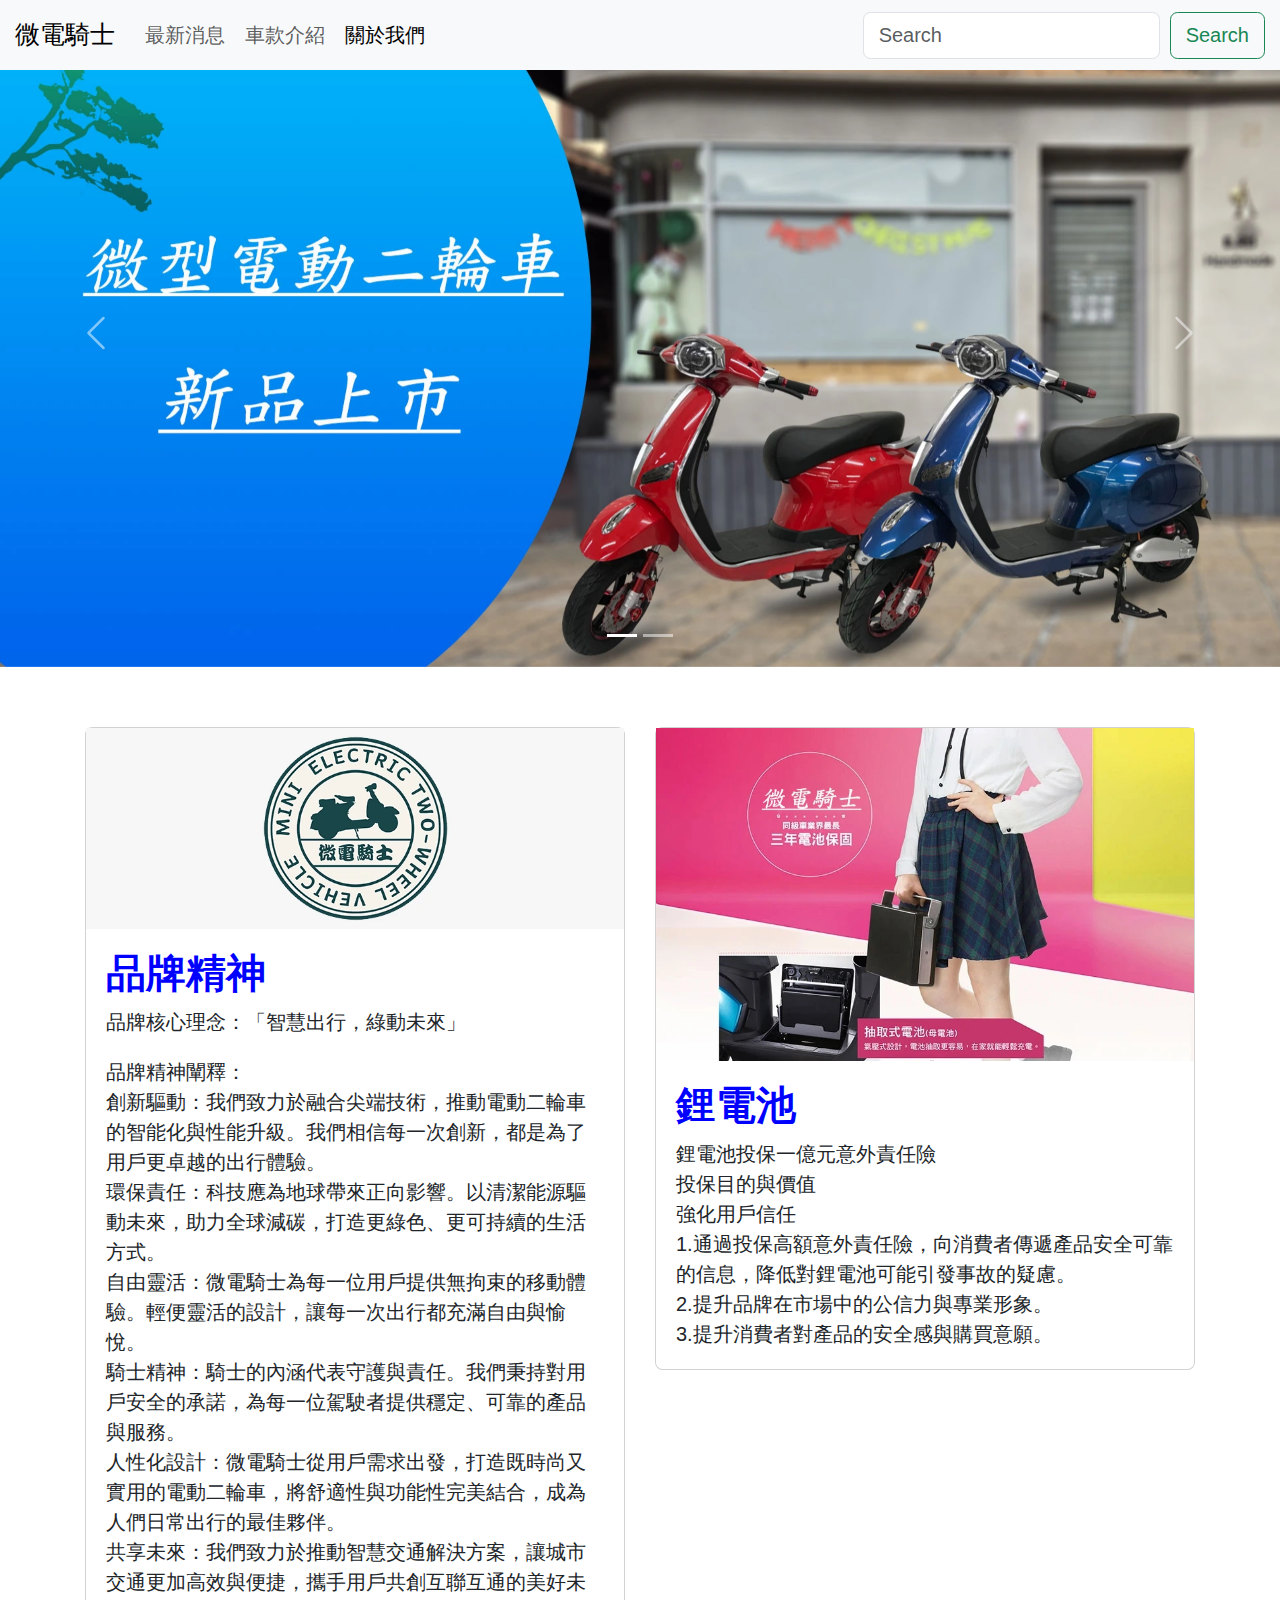
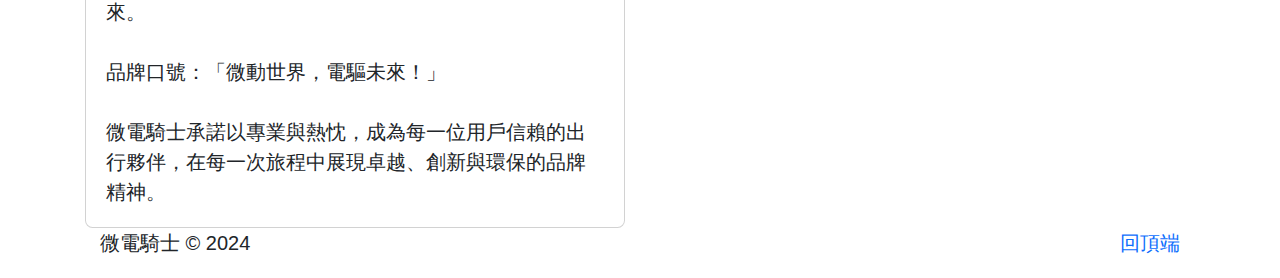
==== about.html @ db857669 "Add files via upload" ====
<!doctype html>
<html lang="zh-Hant-TW">
  <head>
    <meta charset="utf-8">
    <meta name="viewport" content="width=device-width, initial-scale=1">
    <meta name="author" content="微電騎士">
    <!-- meta內容，都是半形逗號+空格隔開 -->
    <meta name="description" content="">
    <meta name="generator" content="Visual Studio Code">
    <meta name="keywords" content="">
    <!-- favicon -->
    <link rel="shortcut icon" href="/favicon.ico">
    <title>微電騎士-首頁</title>
    <link href="https://cdn.jsdelivr.net/npm/bootstrap@5.3.3/dist/css/bootstrap.min.css" rel="stylesheet" integrity="sha384-QWTKZyjpPEjISv5WaRU9OFeRpok6YctnYmDr5pNlyT2bRjXh0JMhjY6hW+ALEwIH" crossorigin="anonymous">
    <link rel="stylesheet" href="css/custom.css">  
  </head>
  <body>
    <header class="fixed-top">
      <nav class="navbar navbar-expand-lg bg-light navbar-light">
        <div class="container-fluid">
          <!-- <a>：超連結，href="#"：#表示連結的對象(網頁名稱) -->
          <a class="navbar-brand" href="#">微電騎士</a>
          <button class="navbar-toggler" type="button" data-bs-toggle="collapse" data-bs-target="#navbarSupportedContent" aria-controls="navbarSupportedContent" aria-expanded="false" aria-label="Toggle navigation">
            <span class="navbar-toggler-icon"></span>
          </button>
          <div class="collapse navbar-collapse" id="navbarSupportedContent">
            <ul class="navbar-nav me-auto mb-2 mb-lg-0">
              <li class="nav-item">
                <!-- herf連結為自己的網頁，白字改為要顯示的字，共3個 -->
                <a class="nav-link" href="index.html">最新消息</a>
              </li>
              <li class="nav-item">
                <a class="nav-link " href="carmodel.html">車款介紹</a>
              </li>              
              <li class="nav-item">
                <a class="nav-link active" aria-current="page" href="about.html">關於我們</a>
              </li>
            </ul>
            <form class="d-flex" role="search">
              <input class="form-control me-2" type="search" placeholder="Search" aria-label="Search">
              <button class="btn btn-outline-success" type="submit">Search</button>
            </form>
          </div>
        </div>
      </nav>
    </header>
    <main>
      <!-- div 無語意，故後面加id=carouselExampleIndicators(可自行取名，無作用，除非後面有用到它)，1.解決無語意問題，2.控制：切換圖片 -->
      <!-- data-bs-ride="carousel：設定輪播圖初始化 -->
      <div id="carouselExampleIndicators" class="carousel slide" data-bs-ride="carousel">
        <div class="carousel-indicators">
          <!-- 切換圖片的按鈕，若4張就要有4個按鈕，改data-bs*slide-to="0"，aria-label=""Slide 1"，表示第一張圖片 -->
          <button type="button" data-bs-target="#carouselExampleIndicators" data-bs-slide-to="0" class="active" aria-current="true" aria-label="Slide 1"></button>
          <button type="button" data-bs-target="#carouselExampleIndicators" data-bs-slide-to="1" aria-label="Slide 2"></button>
         </div>
        <div class="carousel-inner">
          <!-- active：表示由此張開始輪播；data-bs-interval="3000"：設定圖片輪播的秒數，每張圖都要加這行 -->
          <div class="carousel-item active"  data-bs-interval="3000">
            <!-- 首頁輪播圖*4張，img選webp檔，alt、title、aria-label，三個都打相關名稱 -->
            <img src="images/index/big-blue-1920.webp" class="d-block w-100" alt="微型電動二輪車-新車上市" title="微型電動二輪車-新車上市" aria-label="微型電動二輪車-新車上市">
            <!-- 輪播圖加入字幕，d-none：若字太多，在手機觀看時則隱藏字幕；d-md-block：在給定的螢幕區間上顯示元素 -->
            <!-- bg-blue：custom裡面有設透明度，key在div是一整個區塊藍色 -->
            <div class="carousel-caption d-none d-md-block">
            </div>
          </div>
          <div class="carousel-item" data-bs-interval="3000">
            <img src="images/index/red-beans-purples-green.webp" class="d-block w-100" alt="微型電動二輪車-最新優惠" title="微型電動二輪車-最新優惠" aria-label="微型電動二輪車-最新優惠">
            <div class="carousel-caption d-none d-md-block">
            </div>
          </div>
        </div>
        <button class="carousel-control-prev" type="button" data-bs-target="#carouselExampleIndicators" data-bs-slide="prev">
          <span class="carousel-control-prev-icon" aria-hidden="true"></span>
          <span class="visually-hidden">Previous</span>
        </button>
        <button class="carousel-control-next" type="button" data-bs-target="#carouselExampleIndicators" data-bs-slide="next">
          <span class="carousel-control-next-icon" aria-hidden="true"></span>
          <span class="visually-hidden">Next</span>
        </button>
      </div>
      <div class="container">
        <!-- emmet：.row>.col-lg-6*2或，div.row>div.col-lg-6*2 -->
         <!-- 新增一列，分2欄 -->
       <div class="row">
        <div class="col-lg-6">
            <div class="card mt-5">
                <img src="images/about/logo-8cm.webp" class="微電騎士-品牌精神" alt="微電騎士-品牌精神" title="微電騎士-品牌精神" aria-label="微電騎士-品牌精神">
                <div class="card-body">
                  <h2 class="">品牌精神</h2>
                  <p class="card-text">品牌核心理念：「智慧出行，綠動未來」</p>
                  <p class="card-text">品牌精神闡釋：<br>
                    創新驅動：我們致力於融合尖端技術，推動電動二輪車的智能化與性能升級。我們相信每一次創新，都是為了用戶更卓越的出行體驗。<br>
                    環保責任：科技應為地球帶來正向影響。以清潔能源驅動未來，助力全球減碳，打造更綠色、更可持續的生活方式。<br>
                    自由靈活：微電騎士為每一位用戶提供無拘束的移動體驗。輕便靈活的設計，讓每一次出行都充滿自由與愉悅。<br>
                    騎士精神：騎士的內涵代表守護與責任。我們秉持對用戶安全的承諾，為每一位駕駛者提供穩定、可靠的產品與服務。<br>
                    人性化設計：微電騎士從用戶需求出發，打造既時尚又實用的電動二輪車，將舒適性與功能性完美結合，成為人們日常出行的最佳夥伴。<br>
                    共享未來：我們致力於推動智慧交通解決方案，讓城市交通更加高效與便捷，攜手用戶共創互聯互通的美好未來。<br><br>
                    品牌口號：「微動世界，電驅未來！」<br><br>
                    微電騎士承諾以專業與熱忱，成為每一位用戶信賴的出行夥伴，在每一次旅程中展現卓越、創新與環保的品牌精神。</p>
                </div>
            </div>
        </div>
        <div class="col-lg-6">
            <div class="card mt-5">
                <img src="images/about/e.webp" class="鋰電池一億元意外責任險" alt="鋰電池一億元意外責任險" title="鋰電池一億元意外責任險" aria-label="鋰電池一億元意外責任險">
                <div class="card-body">
                  <h2 class="">鋰電池</h2>                  
                  <p class="card-text">鋰電池投保一億元意外責任險<br>
                    投保目的與價值<br>
                    強化用戶信任<br>
                    1.通過投保高額意外責任險，向消費者傳遞產品安全可靠的信息，降低對鋰電池可能引發事故的疑慮。<br>
                    2.提升品牌在市場中的公信力與專業形象。<br>
                    3.提升消費者對產品的安全感與購買意願。</p>                  
                </div>
            </div>
        </div>
       </div>
      <footer class="container">
        <!-- float-end：懸浮靠右，#top：錨點連結(回頂端)，&copy;表示商標符號© -->
        <p class="float-end"><a href="#top">回頂端</a></p>
        <p class="p">微電騎士 &copy; 2024</p>
      </footer>
    </main>    
    <script src="https://cdn.jsdelivr.net/npm/bootstrap@5.3.3/dist/js/bootstrap.bundle.min.js" integrity="sha384-YvpcrYf0tY3lHB60NNkmXc5s9fDVZLESaAA55NDzOxhy9GkcIdslK1eN7N6jIeHz" crossorigin="anonymous"></script>
  </body>
</html>
---- css/custom.css ----
/* 亮底的樣式 */
:root,
[data-bs-theme=light] {
  /*線上色碼表，選色，google輸入：#色碼 to rgb，轉換成rgb，或直接google顏色挑選器選擇即可。*/
  --bs-dark-rgb:7, 26, 102;
}

/* 搜尋googlefonts，選擇中文即可，按想要的樣式，Get embed code，用@import的語法 */
/* 連結google雲端的字體，提供用戶一致體驗UX */
@import url('https://fonts.googleapis.com/css2?family=Noto+Sans+TC:wght@300&display=swap');

/* 套用googlefonts雲端字體，用body選取器標籤，改變全部的文案預設字體  */
/* 字型權限：css>系統>瀏覽器，若為windows用戶，會先看到微軟正黑體，若不是windows用戶，則會看到google字體 */
body { font-family: "微軟正黑體","Noto Sans TC", sans-serif;}

/* 指定根元素的文字大小，單位是px */
html {font-size: 20px;}

/* 宣告設定h2標題顏色為藍色 */
/* 選取器是標籤，影響整體，font-weight的值是100、200~900的整數 */
h2 {font-size: 2rem;font-weight: 900;color: rgb(0, 0, 255);}

/* 選取器是類別，影響個別，需要手動套用 */
.h2-purple {font-size: 1.5rem;font-weight: 900;color: rgb(93, 13, 184);}

h4 {font-size: 1.2rem;}

/* 複和選取器(footer跟a)，拿掉文字超連結下底線，decoration：文字底線，none：設定不要 */
footer a {text-decoration: none;}

/* 文字首行縮排，老師設定的，需手動套用 */
/* .textIndent{text-indent: 2rem;} */

/* 個別設定要縮排的地方 */
.indent {text-indent: 2rem;}

.text-red{color: rgb(249, 7, 7);}

.text-blue{color: blue;
}

.bg-blue {
  background: rgba(24, 38, 199, .5);
}

/* 將雲端語法拉回自訂的css，重新定義圓角矩形 */
.rounded-circle {
  border-radius: 0% !important;
} 

/* 可以設定單一個圖片的圓角矩形 */
.ellpess{
  border-radius: 100px / 75px;
}

.carousel-item img{
  min-height: 250px;
  max-height: 1000px;
  object-fit: cover;
}
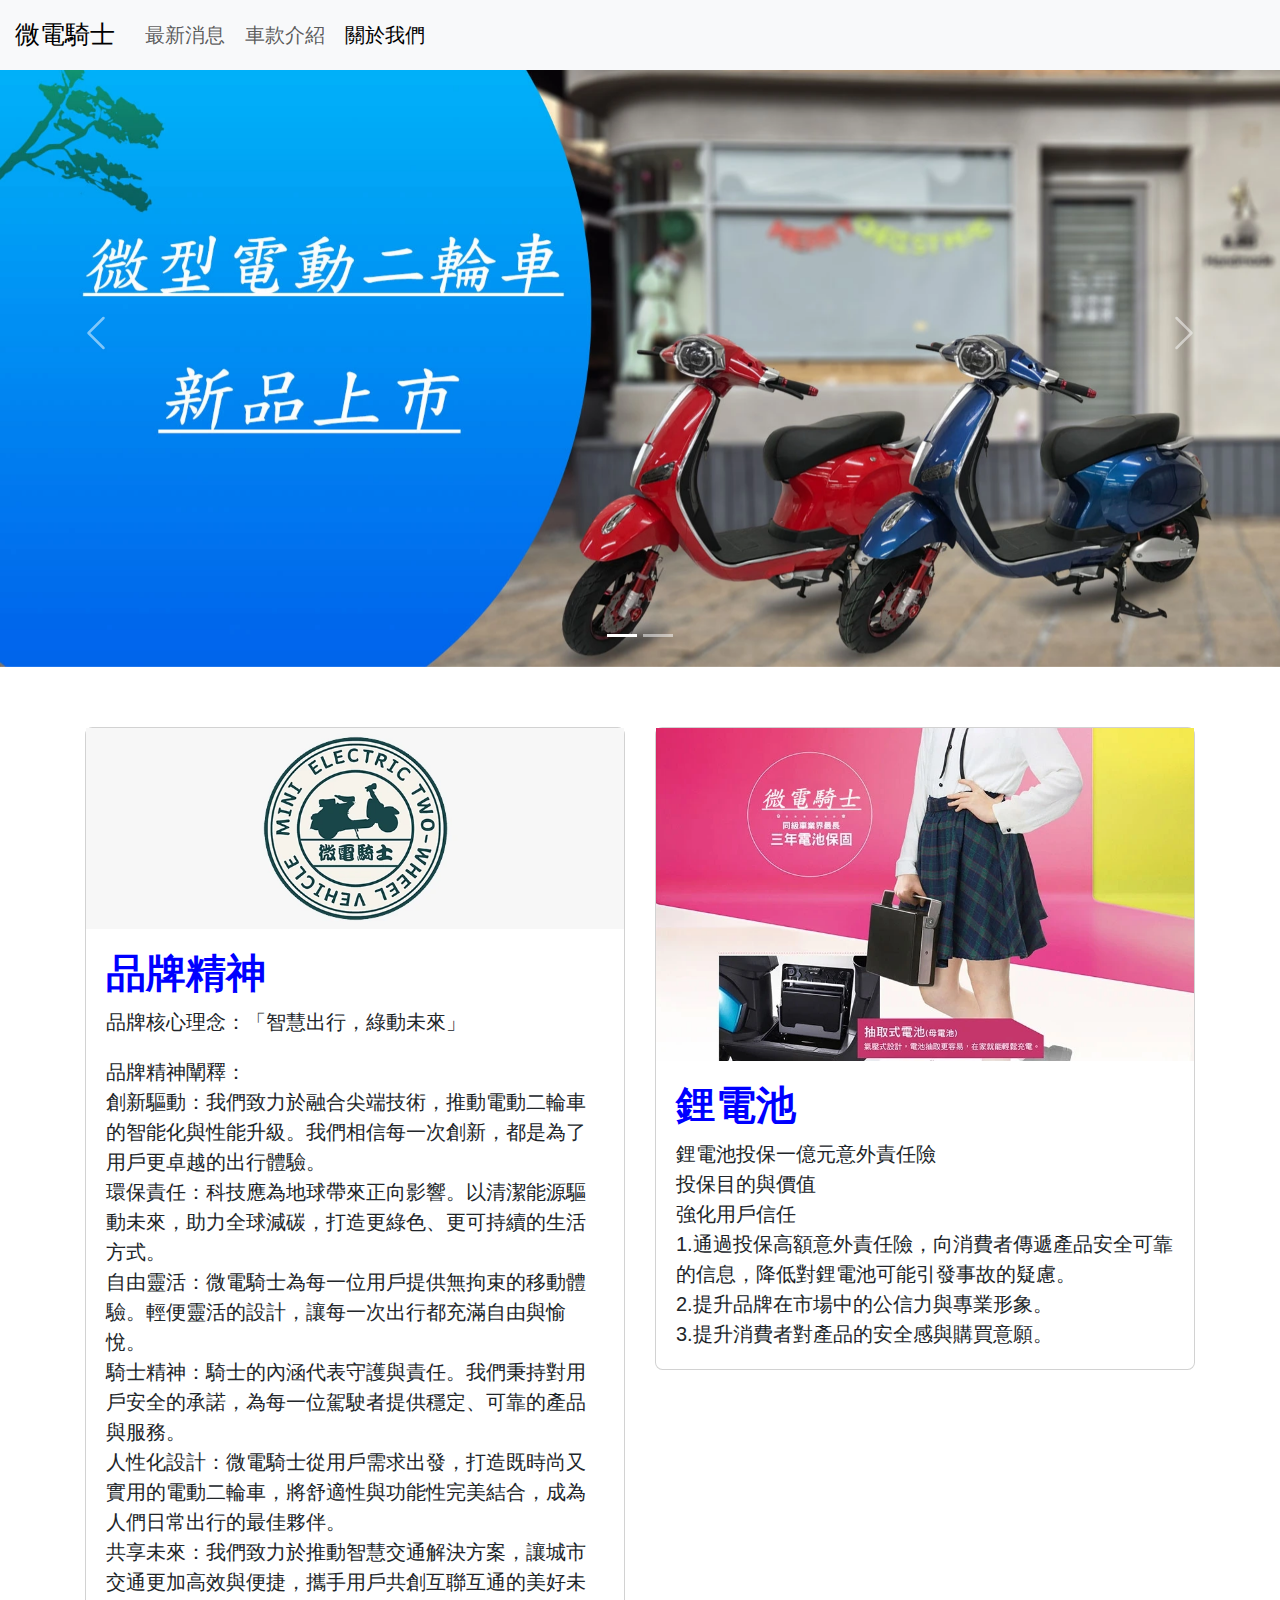
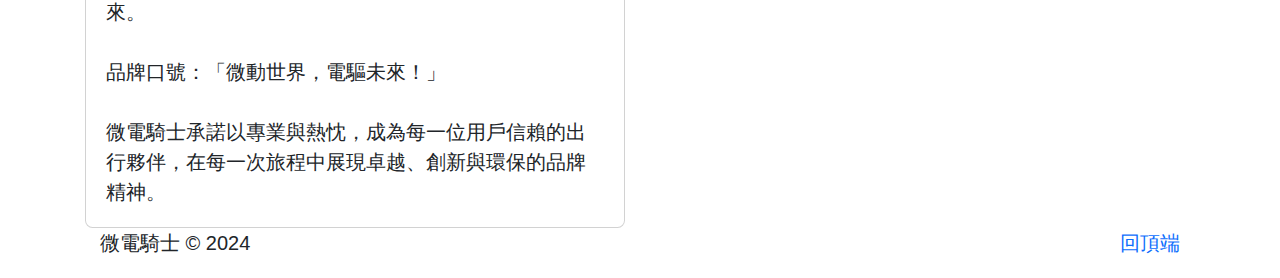
==== commit 6c616c61: "Add files via upload" ====
--- a/about.html
+++ b/about.html
@@ -36,10 +36,9 @@
                 <a class="nav-link active" aria-current="page" href="about.html">關於我們</a>
               </li>
             </ul>
-            <form class="d-flex" role="search">
-              <input class="form-control me-2" type="search" placeholder="Search" aria-label="Search">
-              <button class="btn btn-outline-success" type="submit">Search</button>
-            </form>
+            <script async src="https://cse.google.com/cse.js?cx=e0563b58e95014b69">
+            </script>
+            <div class="gcse-search"></div>          </div>
           </div>
         </div>
       </nav>
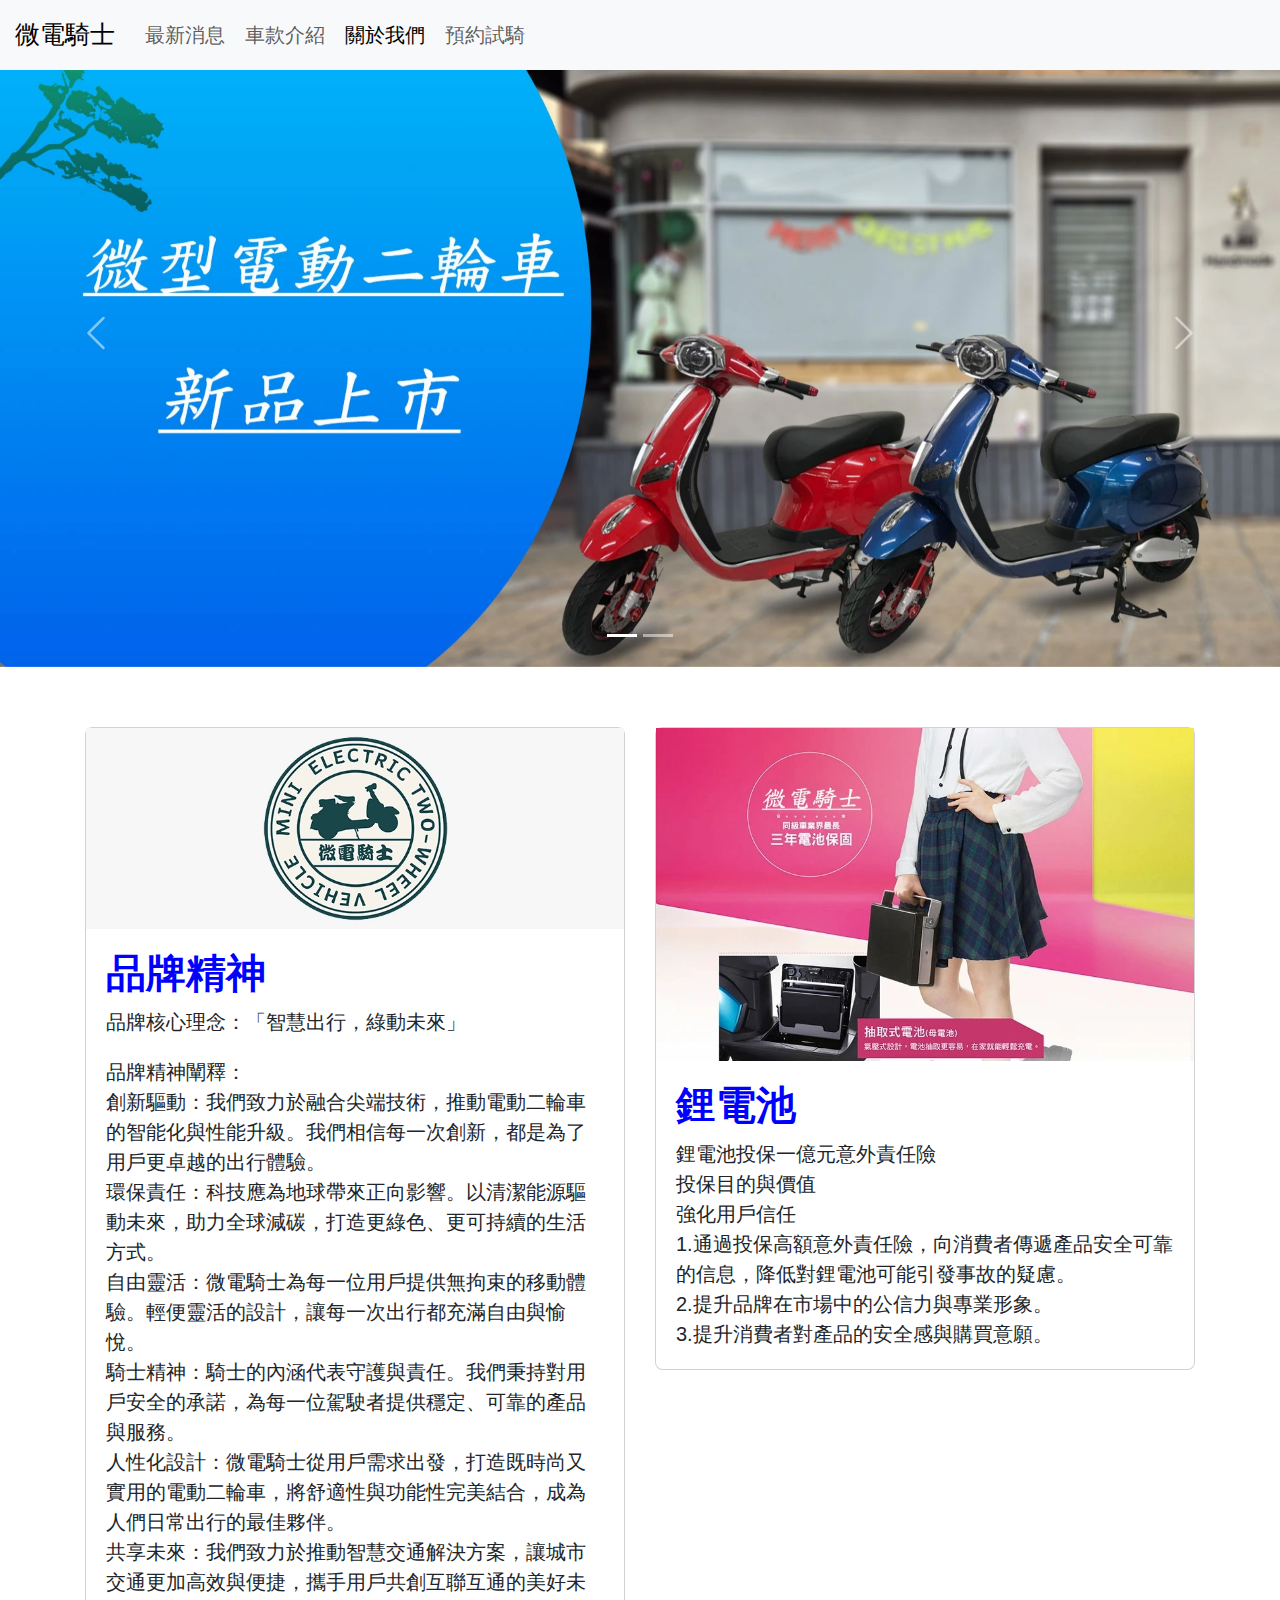
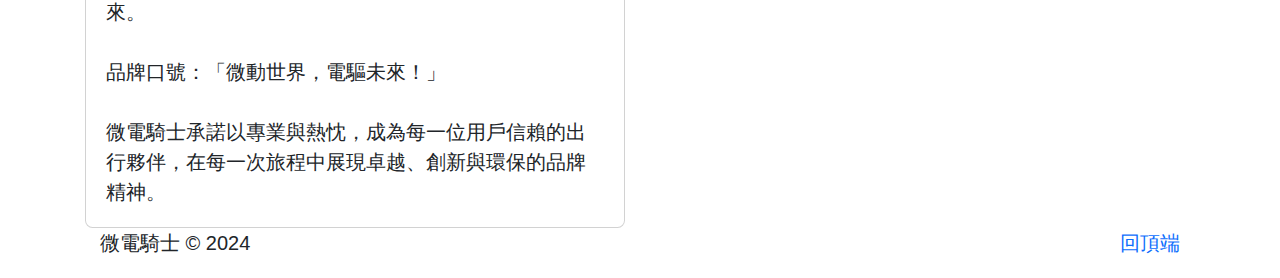
==== commit 4f506e3c: "Add files via upload" ====
--- a/about.html
+++ b/about.html
@@ -34,6 +34,9 @@
               </li>              
               <li class="nav-item">
                 <a class="nav-link active" aria-current="page" href="about.html">關於我們</a>
+              </li>
+              <li class="nav-item">
+                <a class="nav-link" href="reserve.html">預約試騎</a>
               </li>
             </ul>
             <script async src="https://cse.google.com/cse.js?cx=e0563b58e95014b69">
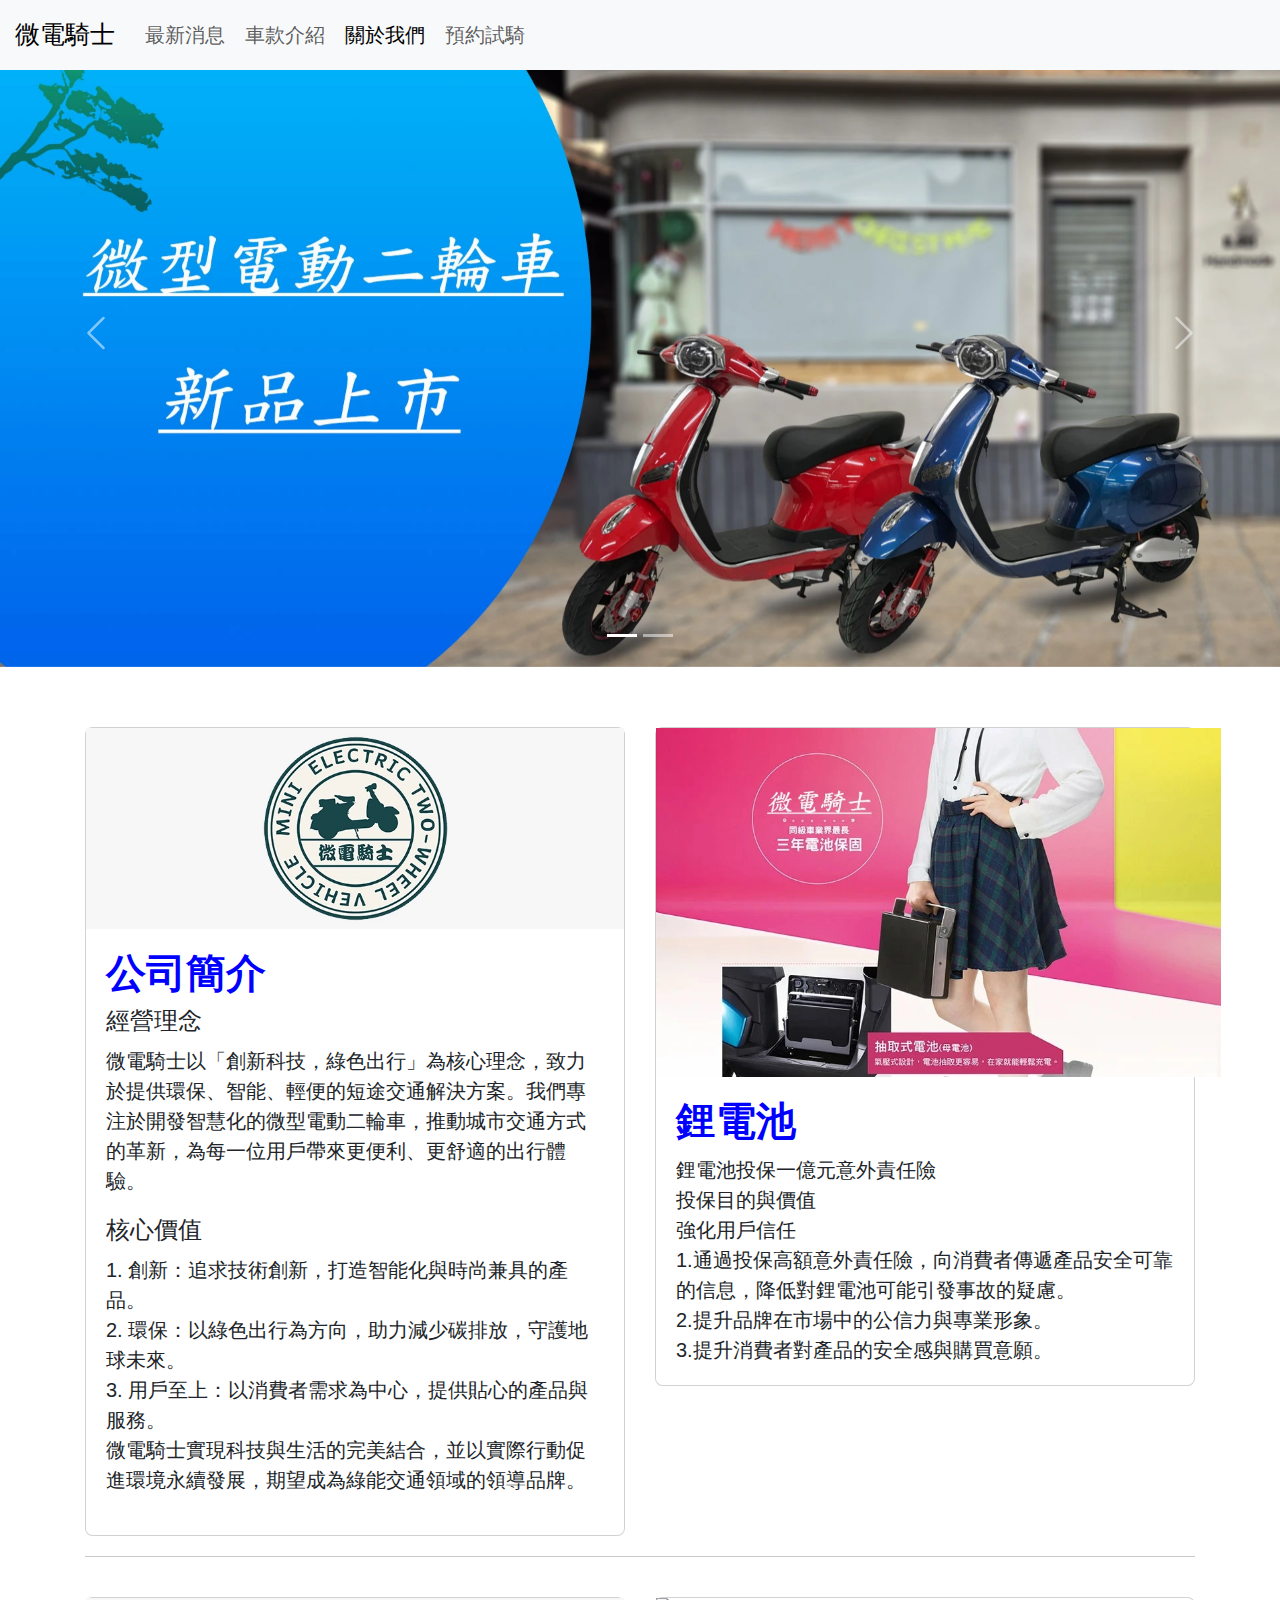
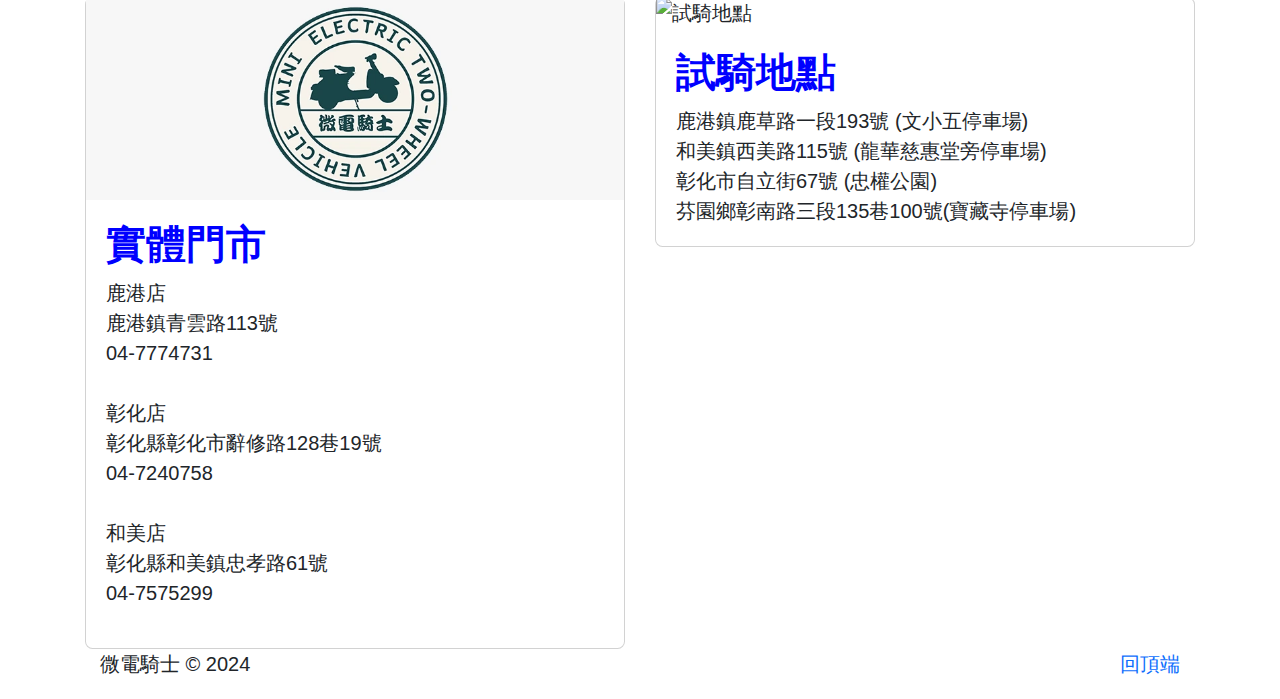
==== commit 7f5c07cd: "Add files via upload" ====
--- a/about.html
+++ b/about.html
@@ -86,25 +86,22 @@
        <div class="row">
         <div class="col-lg-6">
             <div class="card mt-5">
-                <img src="images/about/logo-8cm.webp" class="微電騎士-品牌精神" alt="微電騎士-品牌精神" title="微電騎士-品牌精神" aria-label="微電騎士-品牌精神">
+                <img src="images/about/logo-8cm.webp" class="微電騎士-公司簡介" alt="微電騎士-公司簡介" title="微電騎士-公司簡介" aria-label="微電騎士-公司簡介">
                 <div class="card-body">
-                  <h2 class="">品牌精神</h2>
-                  <p class="card-text">品牌核心理念：「智慧出行，綠動未來」</p>
-                  <p class="card-text">品牌精神闡釋：<br>
-                    創新驅動：我們致力於融合尖端技術，推動電動二輪車的智能化與性能升級。我們相信每一次創新，都是為了用戶更卓越的出行體驗。<br>
-                    環保責任：科技應為地球帶來正向影響。以清潔能源驅動未來，助力全球減碳，打造更綠色、更可持續的生活方式。<br>
-                    自由靈活：微電騎士為每一位用戶提供無拘束的移動體驗。輕便靈活的設計，讓每一次出行都充滿自由與愉悅。<br>
-                    騎士精神：騎士的內涵代表守護與責任。我們秉持對用戶安全的承諾，為每一位駕駛者提供穩定、可靠的產品與服務。<br>
-                    人性化設計：微電騎士從用戶需求出發，打造既時尚又實用的電動二輪車，將舒適性與功能性完美結合，成為人們日常出行的最佳夥伴。<br>
-                    共享未來：我們致力於推動智慧交通解決方案，讓城市交通更加高效與便捷，攜手用戶共創互聯互通的美好未來。<br><br>
-                    品牌口號：「微動世界，電驅未來！」<br><br>
-                    微電騎士承諾以專業與熱忱，成為每一位用戶信賴的出行夥伴，在每一次旅程中展現卓越、創新與環保的品牌精神。</p>
+                  <h2 class="">公司簡介</h2>
+                  <h4 class="card-text text-orange">經營理念</h4>
+                  <p class="card-text">微電騎士以「創新科技，綠色出行」為核心理念，致力於提供環保、智能、輕便的短途交通解決方案。我們專注於開發智慧化的微型電動二輪車，推動城市交通方式的革新，為每一位用戶帶來更便利、更舒適的出行體驗。</p>
+                  <h4 class="card-text text-orange">核心價值</h4>
+                  <p>1.	創新：追求技術創新，打造智能化與時尚兼具的產品。<br>
+                    2.	環保：以綠色出行為方向，助力減少碳排放，守護地球未來。<br>
+                    3.	用戶至上：以消費者需求為中心，提供貼心的產品與服務。<br>
+                    微電騎士實現科技與生活的完美結合，並以實際行動促進環境永續發展，期望成為綠能交通領域的領導品牌。</p>
                 </div>
             </div>
         </div>
         <div class="col-lg-6">
             <div class="card mt-5">
-                <img src="images/about/e.webp" class="鋰電池一億元意外責任險" alt="鋰電池一億元意外責任險" title="鋰電池一億元意外責任險" aria-label="鋰電池一億元意外責任險">
+                <img width="105%" src="images/about/e.webp" class="鋰電池一億元意外責任險" alt="鋰電池一億元意外責任險" title="鋰電池一億元意外責任險" aria-label="鋰電池一億元意外責任險">
                 <div class="card-body">
                   <h2 class="">鋰電池</h2>                  
                   <p class="card-text">鋰電池投保一億元意外責任險<br>
@@ -113,6 +110,40 @@
                     1.通過投保高額意外責任險，向消費者傳遞產品安全可靠的信息，降低對鋰電池可能引發事故的疑慮。<br>
                     2.提升品牌在市場中的公信力與專業形象。<br>
                     3.提升消費者對產品的安全感與購買意願。</p>                  
+                </div>
+            </div>
+        </div>
+       </div>
+       <hr>
+       <div class="row">
+        <div class="col-lg-6">
+            <div class="card mt-3">
+                <img src="images/about/logo-8cm.webp" class="實體門市" alt="實體門市" title="實體門市" aria-label="實體門市">
+                <div class="card-body">
+                  <h2 class="">實體門市</h2>
+                    鹿港店<br>
+                    鹿港鎮青雲路113號<br>
+                    04-7774731<br><br>
+                    彰化店<br>
+                    彰化縣彰化市辭修路128巷19號<br>
+                    04-7240758<br><br>
+                    和美店<br>
+                    彰化縣和美鎮忠孝路61號<br>
+                    04-7575299</p>
+                </div>
+            </div>
+        </div>
+        <div class="col-lg-6">
+            <div class="card mt-3">
+                <img width="67%" src="images/about/怡女兒0.webp" class="試騎地點" alt="試騎地點" title="試騎地點" aria-label="試騎地點">
+                <div class="card-body">
+                  <h2 class="">試騎地點</h2>                  
+                  <p class="card-text">
+                    鹿港鎮鹿草路一段193號 (文小五停車場)<br>
+                    和美鎮西美路115號 (龍華慈惠堂旁停車場)<br>
+                    彰化市自立街67號 (忠權公園)<br>
+                    芬園鄉彰南路三段135巷100號(寶藏寺停車場)<br>               
+                    </p>                  
                 </div>
             </div>
         </div>
